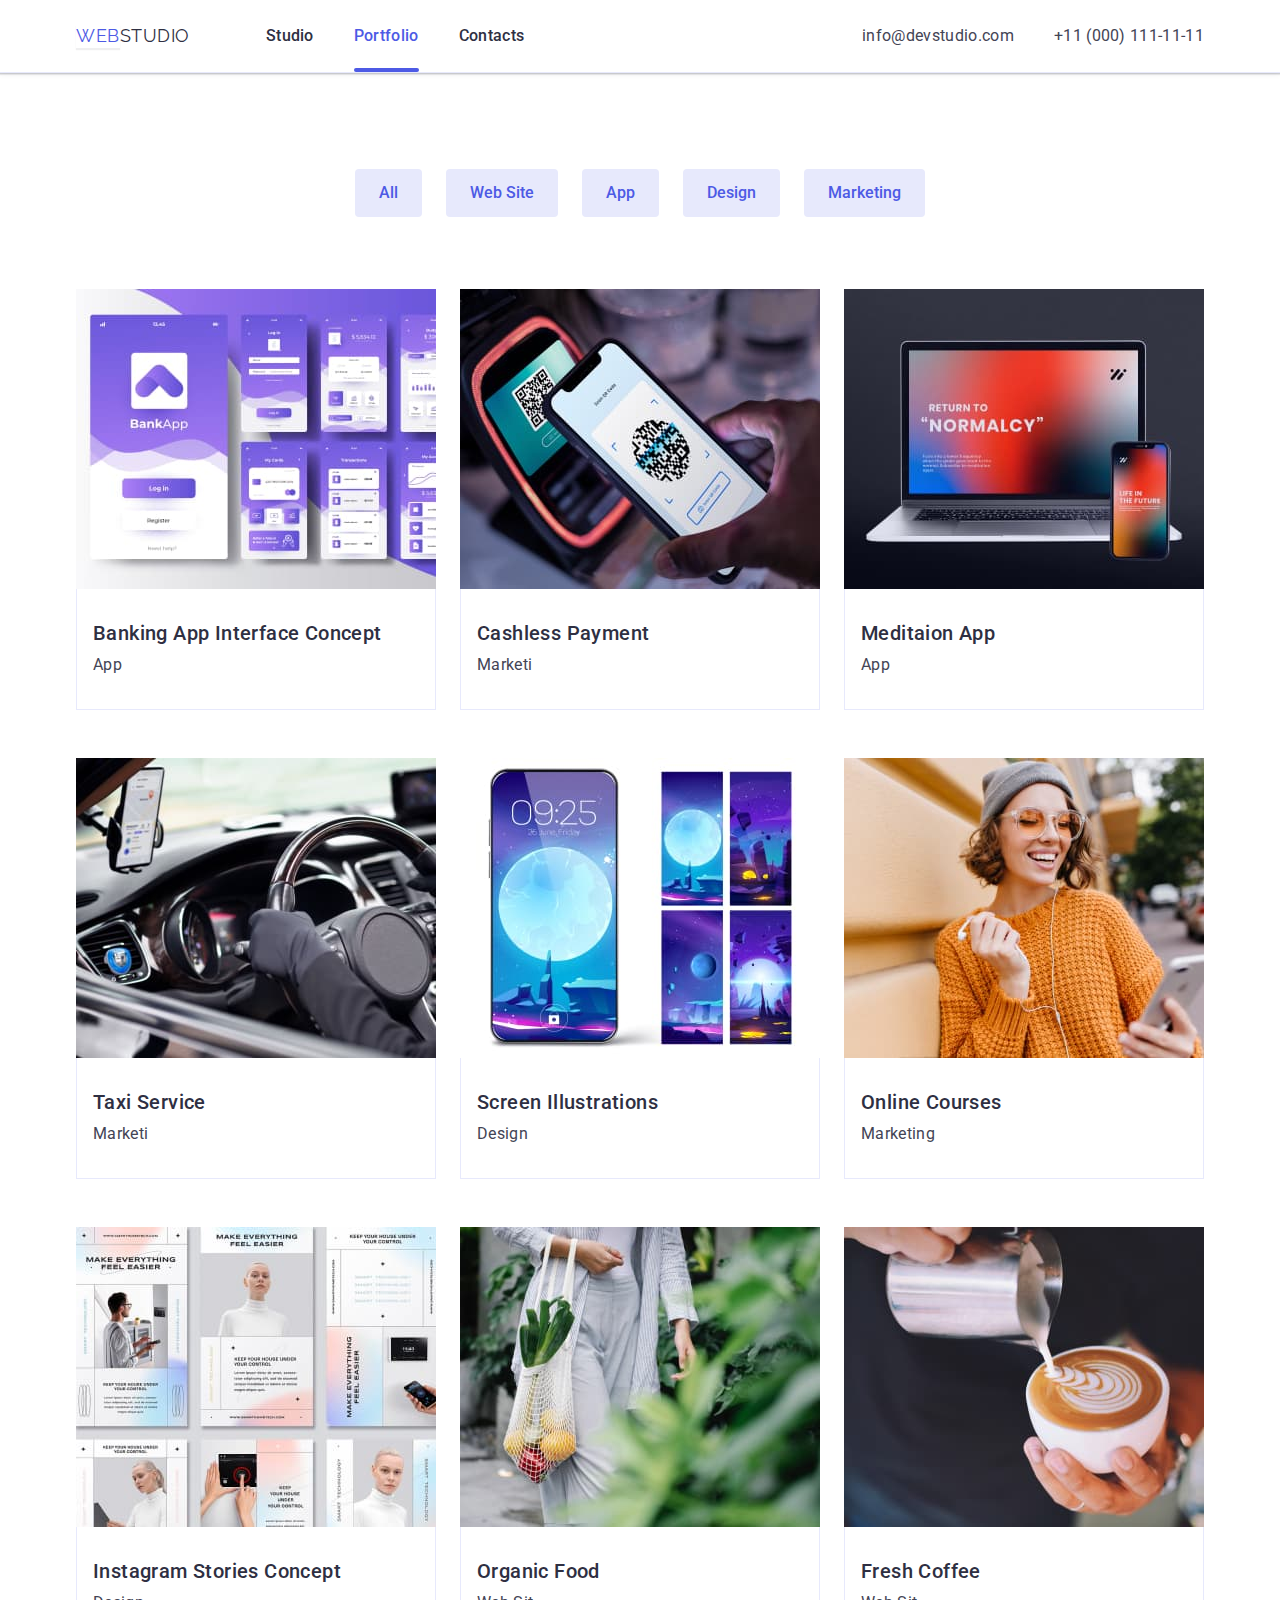
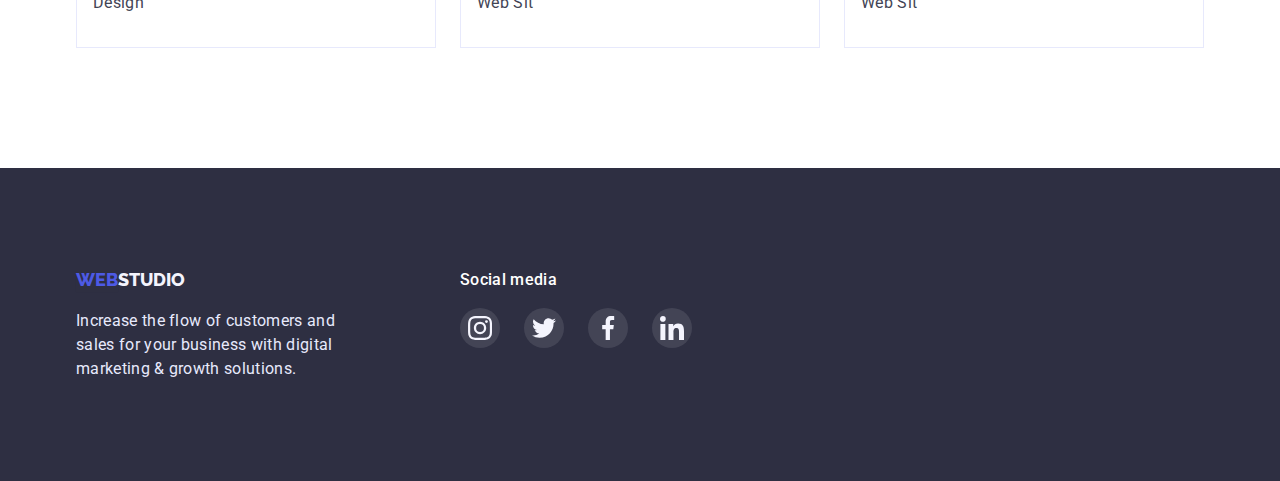
==== portfolio.html @ 1386ca4e "Initial commit" ====
<!DOCTYPE html>
<html lang="en">
  <head>
    <meta charset="UTF-8" />
    <meta http-equiv="X-UA-Compatible" content="IE=edge" />
    <meta name="viewport" content="width=device-width, initial-scale=1.0" />
    <title>Document</title>
    <link
      rel="stylesheet"
      href="https://cdn.jsdelivr.net/npm/modern-normalize@1.1.0/modern-normalize.min.css"
    />
    <link rel="stylesheet" href="./css/styles.css" />
    <link rel="preconnect" href="https://fonts.googleapis.com" />
    <link rel="preconnect" href="https://fonts.gstatic.com" crossorigin />
    <link
      href="https://fonts.googleapis.com/css2?family=Raleway:wght@800&family=Roboto:wght@400;500;700;900&display=swap"
      rel="stylesheet"
    />
  </head>
  <body>
    <header class="header-portfolio header">
      <div class="container main-nav">
        <a href="./index.html" class="logo"
          ><span class="logo-style">Web</span>Studio</a
        >

        <nav>
          <ul class="list site-nav">
            <li class="item">
              <a href="./index.html" class="nav-link">Studio</a>
            </li>
            <li class="item">
              <a href="./portfolio.html" class="nav-link active current"
                >Portfolio</a
              >
            </li>
            <li class="item">
              <a href="contacts" class="nav-link">Contacts</a>
            </li>
          </ul>
        </nav>
        <address class="contact-address">
          <ul class="list">
            <li class="address">
              <a href="mailto:info@devstudio.com" class="contact-link"
                >info@devstudio.com</a
              >
            </li>
            <li class="address">
              <a href="tel:+11000111-11-11" class="contact-link"
                >+11 (000) 111-11-11</a
              >
            </li>
          </ul>
        </address>
      </div>
    </header>

    <main>
      <section class="porfolio-section">
        <div class="container">
          <ul class="list portfolio-button">
            <li><button type="button" class="button-line">All</button></li>
            <li>
              <button type="button" class="button-line">Web Site</button>
            </li>
            <li><button type="button" class="button-line">App</button></li>
            <li><button type="button" class="button-line">Design</button></li>
            <li>
              <button type="button" class="button-line">Marketing</button>
            </li>
          </ul>

          <h1 class="visually-hidden">our works</h1>
          <ul class="list portfolio-list">
            <li class="portfolio-card">
              <a class="portfolio-card-nav" href="#">
                <div class="wrapper">
                  <img src="./images/img11.jpg" alt="snterface" width="360" />

                  <div class="overley">
                    <p class="overley-text">
                      14 Stylish and User-Friendly App Design Concepts · Task
                      Manager App · Calorie Tracker App · Exotic Fruit Ecommerce
                      App · Cloud Storage App
                    </p>
                  </div>
                </div>
                <div class="portfolio-border">
                  <h2 class="card-title">Banking App Interface Concept</h2>
                  <p class="card-text">App</p>
                </div>
              </a>
            </li>

            <li class="portfolio-card">
              <a class="portfolio-card-nav" href="#">
                <div class="wrapper">
                  <img src="./images/img12.jpg" alt="phone" width="360" />
                  <div class="overley">
                    <p class="overley-text">
                      14 Stylish and User-Friendly App Design Concepts · Task
                      Manager App · Calorie Tracker App · Exotic Fruit Ecommerce
                      App · Cloud Storage App
                    </p>
                  </div>
                </div>
                <div class="portfolio-border">
                  <h2 class="card-title">Cashless Payment</h2>
                  <p class="card-text">Marketi</p>
                </div>
              </a>
            </li>

            <li class="portfolio-card">
              <a class="portfolio-card-nav" href="#">
                <div class="wrapper">
                  <img
                    src="./images/img13.jpg"
                    alt="laptop and phone"
                    width="360"
                  />
                  <div class="overley">
                    <p class="overley-text">
                      14 Stylish and User-Friendly App Design Concepts · Task
                      Manager App · Calorie Tracker App · Exotic Fruit Ecommerce
                      App · Cloud Storage App
                    </p>
                  </div>
                </div>
                <div class="portfolio-border">
                  <h2 class="card-title">Meditaion App</h2>
                  <p class="card-text">App</p>
                </div>
              </a>
            </li>

            <li class="portfolio-card">
              <a class="portfolio-card-nav" href="#">
                <div class="wrapper">
                  <img
                    src="./images/img14.jpg"
                    alt="car steering wheel"
                    width="360"
                  />
                  <div class="overley">
                    <p class="overley-text">
                      14 Stylish and User-Friendly App Design Concepts · Task
                      Manager App · Calorie Tracker App · Exotic Fruit Ecommerce
                      App · Cloud Storage App
                    </p>
                  </div>
                </div>
                <div class="portfolio-border">
                  <h2 class="card-title">Taxi Service</h2>
                  <p class="card-text">Marketi</p>
                </div>
              </a>
            </li>

            <li class="portfolio-card">
              <a class="portfolio-card-nav" href="#">
                <div class="wrapper">
                  <img
                    src="./images/img15.jpg"
                    alt="smartphone display"
                    width="360"
                  />
                  <div class="overley">
                    <p class="overley-text">
                      14 Stylish and User-Friendly App Design Concepts · Task
                      Manager App · Calorie Tracker App · Exotic Fruit Ecommerce
                      App · Cloud Storage App
                    </p>
                  </div>
                </div>
                <div class="portfolio-border">
                  <h2 class="card-title">Screen Illustrations</h2>
                  <p class="card-text">Design</p>
                </div>
              </a>
            </li>

            <li class="portfolio-card">
              <a class="portfolio-card-nav" href="#">
                <div class="wrapper">
                  <img src="./images/img16.jpg" alt="girl" width="360" />
                  <div class="overley">
                    <p class="overley-text">
                      14 Stylish and User-Friendly App Design Concepts · Task
                      Manager App · Calorie Tracker App · Exotic Fruit Ecommerce
                      App · Cloud Storage App
                    </p>
                  </div>
                </div>
                <div class="portfolio-border">
                  <h2 class="card-title">Online Courses</h2>
                  <p class="card-text">Marketing</p>
                </div>
              </a>
            </li>

            <li class="portfolio-card">
              <a class="portfolio-card-nav" href="#">
                <div class="wrapper">
                  <img
                    src="./images/img17.jpg"
                    alt="interface app"
                    width="360"
                  />
                  <div class="overley">
                    <p class="overley-text">
                      14 Stylish and User-Friendly App Design Concepts · Task
                      Manager App · Calorie Tracker App · Exotic Fruit Ecommerce
                      App · Cloud Storage App
                    </p>
                  </div>
                </div>
                <div class="portfolio-border">
                  <h2 class="card-title">Instagram Stories Concept</h2>
                  <p class="card-text">Design</p>
                </div>
              </a>
            </li>

            <li class="portfolio-card">
              <a class="portfolio-card-nav" href="#">
                <div class="wrapper">
                  <img src="./images/img18.jpg" alt="people" width="360" />
                  <div class="overley">
                    <p class="overley-text">
                      14 Stylish and User-Friendly App Design Concepts · Task
                      Manager App · Calorie Tracker App · Exotic Fruit Ecommerce
                      App · Cloud Storage App
                    </p>
                  </div>
                </div>
                <div class="portfolio-border">
                  <h2 class="card-title">Organic Food</h2>
                  <p class="card-text">Web Sit</p>
                </div>
              </a>
            </li>

            <li class="portfolio-card">
              <a class="portfolio-card-nav" href="#">
                <div class="wrapper">
                  <img src="./images/img19.jpg" alt="coffe" width="360" />
                  <div class="overley">
                    <p class="overley-text">
                      14 Stylish and User-Friendly App Design Concepts · Task
                      Manager App · Calorie Tracker App · Exotic Fruit Ecommerce
                      App · Cloud Storage App
                    </p>
                  </div>
                </div>
                <div class="portfolio-border">
                  <h2 class="card-title">Fresh Coffee</h2>
                  <p class="card-text">Web Sit</p>
                </div>
              </a>
            </li>
          </ul>
        </div>
      </section>
    </main>

    <footer class="footer">
      <div class="container footer-conteiner">
        <div>
          <div class="footer-list">
            <a href="./index.html" class="logo-footer"
              ><span class="logo-style">WEB</span>STUDIO</a
            >
          </div>

          <p class="footer-text">
            Increase the flow of customers and sales for your business with
            digital marketing & growth solutions.
          </p>
        </div>

        <div class="footer-social">
          <h2 class="footer-media">Social media</h2>
          <ul class="socials">
            <li>
              <a href="" class="footer-socials-link">
                <svg class="footer-icon" width="24" height="24">
                  <use href="./images/icons.svg.svg#icon-instagramsvg"></use>
                </svg>
              </a>
            </li>
            <li>
              <a href="" class="footer-socials-link">
                <svg class="footer-icon" width="24" height="24">
                  <use href="./images/icons.svg.svg#icon-twittersvg"></use>
                </svg>
              </a>
            </li>
            <li>
              <a href="" class="footer-socials-link">
                <svg class="footer-icon" width="24" height="24">
                  <use href="./images/icons.svg.svg#icon-facebooksvg"></use>
                </svg>
              </a>
            </li>
            <li>
              <a href="" class="footer-socials-link">
                <svg class="footer-icon" width="24" height="24">
                  <use href="./images/icons.svg.svg#icon-linkedinsvg"></use>
                </svg>
              </a>
            </li>
          </ul>
        </div>
      </div>
    </footer>
  </body>
</html>
---- css/styles.css ----
/*primari-text SLATE
title-text  NAVYBLUE
accent  IRIS
 */
:root {
    --primary-text-color: #434455;
    --title-text-color: #2E2F42;
    --accent-color: #4D5AE5;
    --page-title-color: #FFFFFF;
    --logo-color: #F4F4FD;
    --footer-text-color: #E7E9FC;
    --button-background-color: #E7E9FC;
    --buttin-color: #404BBF;
    --background-index: #2E2F42B2;
    --logo-icons-color: #8E8F99;
    --background-icon-footer: #31D0AA;
} 


body {
    font-family: 'Roboto', sans-serif;
    color: var(--primary-text-color);
    font-size: 16px;
    background-color: var(--page-title-color);
}

h1,
h2,
h3,
h4,
h5,
h6,
p{  
    margin: 0;
}

ul,
ol{
    margin: 0;
    padding: 0;
}

img{
    display: block;
}

a{
    text-decoration: none;
    color: inherit;
}

button{
    padding: 0;
    border: 0;
    background-color: transparent;
    font: inherit;
    cursor: pointer;
}

.list{
    list-style: none;
    display: flex;
    margin-left: auto;
}

.porfolio-section{
    padding-top: 96px;
    padding-bottom: 120px;
}
.container{
    margin: 0 auto;
    padding: 0 15px;
    width: 1158px;
}
.logo {
    text-decoration: none;
    list-style-type: none;
    color: var(--title-text-color);
    text-transform: uppercase;
    font-family: 'Raleway', sans-serif;
    font-weight: 800px;
    font-size: 18px;
    line-height: 1.33;
    letter-spacing: 0.03em;
    display: flex;
    padding-top: 24px;
    padding-bottom: 24px;
}

.header{
    box-shadow: 0px 2px 1px rgba(46, 47, 66, 0.08), 0px 1px 1px rgba(46, 47, 66, 0.16), 0px 1px 6px rgba(46, 47, 66, 0.08);
}
.site-nav{
    display: flex;
    margin-left: 76px;
}
.main-nav{
    display: flex;
    align-items: center;
}

.header-portfolio{
    border-bottom: 1px solid var(--footer-text-color);

}
.site-nav .item {
    margin-right: 40px;
}
.site-nav .item:last-child{
    margin-right: 0;
    margin-left: 0;
}

.logo-style {
    color: var(--accent-color);
    box-shadow: 0px 1px 6px 0px #2E2F4214;
    
    box-shadow: 0px 1px 1px 0px #2E2F4229;
    
    box-shadow: 0px 2px 1px 0px #2E2F4214;
}

.nav-link {
    display: block;
    text-decoration: none;
    color: var(--title-text-color);
    font-weight: 500;
    line-height: 1.5;
    letter-spacing: 0.02em;
    padding-top: 24px;
    padding-bottom: 24px;
    transition: color 250ms cubic-bezier(0.4, 0, 0.2, 1);
}

.current{
    position: relative;
    color: var(--accent-color);
}

.current::after{
    content: "";
    position: absolute;
    bottom: 0;
    left: 0;
    width: 100%;
    height: 4px;
    background-color: var(--accent-color);
    border-radius: 2px;
}
.nav-link:hover, 
.nav-link:focus{
    color:var(--accent-color);
}

.active{
    color: var(--accent-color);
}

.contact-link {
    text-decoration: none;
    color: var(--primary-text-color);
    font-style: normal; 
    line-height: 1.5;
    letter-spacing: 0.02em;
    padding-top: 24px;
    padding-bottom: 24px;
    transition: color 250ms cubic-bezier(0.4, 0, 0.2, 1);
}

.contact-address{
    margin-left: auto;
}
.list .address+.address {
    margin-left: 40px;
}

.contact-link:hover,
.contact-link:focus {
    color: var(--accent-color);
}

.hiro {
    background-image: linear-gradient(rgba(46, 47, 66, 0.7),rgba(46, 47, 66, 0.7)),
     url(../images/people-office.jpg.jpg);
    background-size: 1440px;
    background-position: 50% 50%;
    background-size: cover;
    padding-top: 188px;
    padding-bottom: 188px;
    width: 1440px;
    margin: 0 auto;
}

.hiro-title{
    color: var(--page-title-color);
        font-size: 54px;
        line-height: 1.11;
        letter-spacing: 0.02em;
        padding-bottom: 48px;
        text-align: center;
}

.button {
    background-color: var(--accent-color);
    color: var(--page-title-color);
    font-weight: 500;
    top: 428px;
    border-radius: 4px;
    padding: 16px 32px;
    letter-spacing: 0.04em;
    min-width: 168px;
    margin-left: auto;
    margin-right: auto;
    display: block;
    transition: background 250ms cubic-bezier(0.4, 0, 0.2, 1);
}

.button:hover,
.button:focus{
    background-color: var(--buttin-color);

}
.visually-hidden{
    position: absolute;
    width: 1px;
    height: 1px;
    margin: -1px;
    border: 0;
    padding: 0;

    white-space: normal;
    clip-path: inset(100%);
    clip: rect(0 0 0 0);
    overflow: hidden;
}

.we-doing{
    padding-top: 120px;
    padding-bottom: 120px;
}

.section-title{
    font-size: 36px;
    line-height: 1.11;
    letter-spacing: 0.02em;
    padding-left: 403px;
    padding-right: 402px;
    padding-bottom: 72px;
}

.about_item{
    margin-left: 24px;
}

.about_item:first-child{
    margin-left: 0;
}

.about-img{
    max-width: 100%;
    height: auto;
}

.picture-icon{
    background: var(--logo-color);
    display: flex;
    justify-content: center;
    padding-top: 24px;
    padding-bottom: 24px;
    border-radius: 4px;
    margin-bottom: 8px;
}

.future-title{
font-weight: 500;
color: var(--primary-text-color);
font-size: 20px;
line-height: 1.2;
letter-spacing: 0.02em;
padding-bottom: 8px;
}

.ours-strategy{
    padding-top: 120px;
}

.container-text{
    margin-left: 24px;
    width: 264px;
}
.container-text:first-child{
    margin-left: 0;
}
.future-text{
    line-height: 1.5;
    letter-spacing: 0.02em;
}


.our-team{
    background-color: var(--logo-color);
    padding-bottom: 120px;
    padding-top: 120px;
}

.our-team-title{
    font-size: 36px;
    line-height: 1.11;
    letter-spacing: 0.02em;
    padding-bottom: 72px;
    text-align: center;
}
.card_name{
color: var(--title-text-color);
font-weight: 500;
font-size: 20px;
line-height: 1.2;
letter-spacing: 0.02em;
margin-bottom: 8px;
text-align: center;
}

.socials{
    display: flex;
    justify-content: center;
    gap: 24px;
    list-style-type: none;
}
.card-icon{
    color: var(--logo-color);
}

.socials-link{
    display: flex;
    width: 40px;
    height: 40px;
    padding: 12px;
    background-color: var(--accent-color);
    border-radius: 50%;
    align-items: center;
    justify-content: center;
    fill: var(--logo-color);
    transition: background 250ms cubic-bezier(0.4, 0, 0.2, 1);
}

.socials-link:hover,
.socials-link:focus{
    background-color: var(--buttin-color);
}
.content{
    background-color: var(--page-title-color);
    margin-left: 24px;
    border-radius: 0px 0px 4px 4px;
    max-width: 264px;
    box-shadow: 0px 1px 6px rgba(46, 47, 66, 0.08), 0px 1px 1px rgba(46, 47, 66, 0.16), 0px 2px 1px rgba(46, 47, 66, 0.08);
    border-radius: 0px 0px 4px 4px;
}
.content:first-child{
    margin-left: 0;
}

.content-text{
    padding: 32px 16px;
}
.card_prof{
    line-height: 1.5;
    letter-spacing: 0.02em;
    text-align: center;
    margin-bottom: 32px;
}

.customers{
    padding-top: 120px;
    padding-bottom: 120px;
}

.customers-link{
    list-style-type: none;
    display: flex;
    gap: 24px;
    justify-content: center;
}

.customers-nav{
    display: block;
    border: 1px solid var(--logo-icons-color);
        border-radius: 4px;
        padding: 16px 32px;
        fill: var(--logo-icons-color);
        transition: border 250ms cubic-bezier(0.4, 0, 0.2, 1);
}

.customers-icon{
    transition: fill 250ms cubic-bezier(0.4, 0, 0.2, 1);
}


.customers-nav:hover,
.customers-nav:focus{
    border: 1px solid var(--buttin-color);
}

.customers-nav:hover .customers-icon,
.customers-nav:focus .customers-icon{
    fill: var(--buttin-color);
}

.footer{
    background-color: var(--title-text-color);
    padding-top: 100px;
    padding-bottom: 100px;

}

.logo-footer{
    color: var(--logo-color);
    font-style: normal;
    text-decoration: none;
    list-style: none;
    text-transform: uppercase;
    font-family: 'Raleway', sans-serif;
    font-weight: 800;
    font-size: 18px;
    line-height: 1.33;
   
}

.footer-list{
    margin-bottom: 17.5px;
}
.footer-text{
    color: var(--footer-text-color);
    line-height: 1.5;
    letter-spacing: 0.02em;
    max-width: 264px;
}

.button-line{
    background-color: var(--button-background-color);
    color: var(--accent-color);
    font-style: normal;
    font-weight: 500;
    font-size: 16px;
    line-height: 1.5;
    padding: 12px 24px; 
    gap: 24px;
    border-radius: 4px;
    cursor: pointer;
    transition: color 250ms cubic-bezier(0.4, 0, 0.2, 1),
    background 250ms cubic-bezier(0.4, 0, 0.2, 1),
    box-shadow 250ms cubic-bezier(0.4, 0, 0.2, 1);
}

.portfolio-button{
   margin-bottom: 72px;
   display: flex;
   justify-content: center;
   gap: 24px;  
}
.button-line:hover,
.button-line:focus{
    color: var(--footer-text-color);
    background-color: var(--buttin-color);
    box-shadow: 0px 4px 4px 0px #00000040;
}

.card-title{
    color: var(--title-text-color);
    font-weight: 500;
    font-size: 20px;
    line-height: 1.2;
    letter-spacing: 0.02em;
    margin-bottom: 8px;
    }

.card-text{
    line-height: 1.5;
    letter-spacing: 0.02em;
}

.wrapper{
    position: relative;
    overflow: hidden;
}

.overley{
    position: absolute;
    top: 0%;
    width: 100%;
    transform: translateY(100%);
    height: 100%;
    background-color: var(--accent-color);
    transition: transform 250ms linear;
}

.overley-text{
    color: var(--logo-color);
    font-weight: 400;
    line-height: 1.5;
    letter-spacing: 0.02em;
    padding: 40px 32px;
}

.portfolio-card-nav{
    display: block;
    outline: transparent;
}

.portfolio-card{
    display: block;
}

.portfolio-card:hover,
.portfolio-card:focus{
    box-shadow: 0px 1px 6px rgba(46, 47, 66, 0.08), 0px 1px 1px rgba(46, 47, 66, 0.16), 0px 2px 1px rgba(46, 47, 66, 0.08);
    transition-duration: 250ms;
}

.portfolio-card-nav:hover .overley,
.portfolio-card-nav:focus .overley{
   transform: translateY(0);
}

.portfolio-list{
    display: flex;
    flex-wrap: wrap;
    gap: 48px 24px;
}

.portfolio-border{
    padding-left: 16px;
    padding-bottom: 32px;
    padding-top: 32px;
    border-bottom: 1px solid var(--footer-text-color);
    border-right: 1px solid var(--footer-text-color);
    border-left: 1px solid var(--footer-text-color);
}

.portfolio-card:nth-child(3n + 1){
    margin-left: 0px;
}

.porfolio-card-nav{
    display: block;
}

.portfolio-card-nav:hover,
.portfolio-card-nav:focus {
    box-shadow: 0px 1px 6px rgba(46, 47, 66, 0.08);
}

.porfolio{
border-bottom: 1px solid var(--footer-text-color);}

.footer-conteiner{
    display: flex;
}

.footer-social{
    margin-left: 120px;
}

.footer-media{
        font-weight: 500;
        font-size: 16px;
        line-height: 1.5;
        letter-spacing: 0.02em;
        color: var(--page-title-color);
        margin-bottom: 16px;
}

.footer-socials-link{
    display: flex;
        width: 40px;
        height: 40px;
        padding: 8px;
        background-color: var(--primary-text-color);
        border-radius: 50%;
        align-items: center;
        justify-content: center;
        fill: var(--logo-color);
        transition: background 250ms cubic-bezier(0.4, 0, 0.2, 1);
}

.footer-socials-link:hover,
.footer-socials-link:focus{
    background-color: var(--background-icon-footer);
}

/* Modal windoow*/
.backdrop{ 
    position: fixed;
    top: 0;
    left: 0;
    width: 100%;
    height: 100%;
    background-color: rgba(46, 47, 66, 0.4);
}

.backdrop.is-hidden {
    opacity: o;
    visibility: hidden;
    pointer-events: none;
}
.modal{
    position: absolute;
    top: 46%;
    left: 27%;
    transform: translateX(50%) translateY(-50%);
   width: 408px;
   height: 576px;

   padding: 30px;

    background-color: var(--page-title-color);
    box-shadow: 0px 1px 1px rgba(0, 0, 0, 0.14), 
    0px 1px 3px rgba(0, 0, 0, 0.12), 
    0px 2px 1px rgba(0, 0, 0, 0.2);
    border-radius: 4px;
    transition: opacity(250ms ease-in) 250ms, (250ms ease-in);
}

    .backdrop.is-hidden .modal{
    opacity: 0;
}

.modal-btn{
    position: absolute;
    top: 0;
    right: 0;
    transform: translateX(-50%) translateY(50%);
    display: flex;
    align-items: center;
    justify-content: center;
    width: 24px;
    height: 24px;

    background-color: var(--button-background-color);
    border-radius: 50%;
    transition: background 250ms cubic-bezier(0.4, 0, 0.2, 1),
    color 250ms cubic-bezier(0.4, 0, 0.2, 1);
}

.modal-btn:hover,
.modal-btn:focus{
    background-color: var(--buttin-color);
}


.modal-icon{
    position: absolute;
    top: 0;
    right: 0;
    transform: translateX(-100%) translateY(100%);
}

.modal-btn:hover .modal-icon,
.modal-btn:focus .modal-icon{
    fill: var(--page-title-color);
}
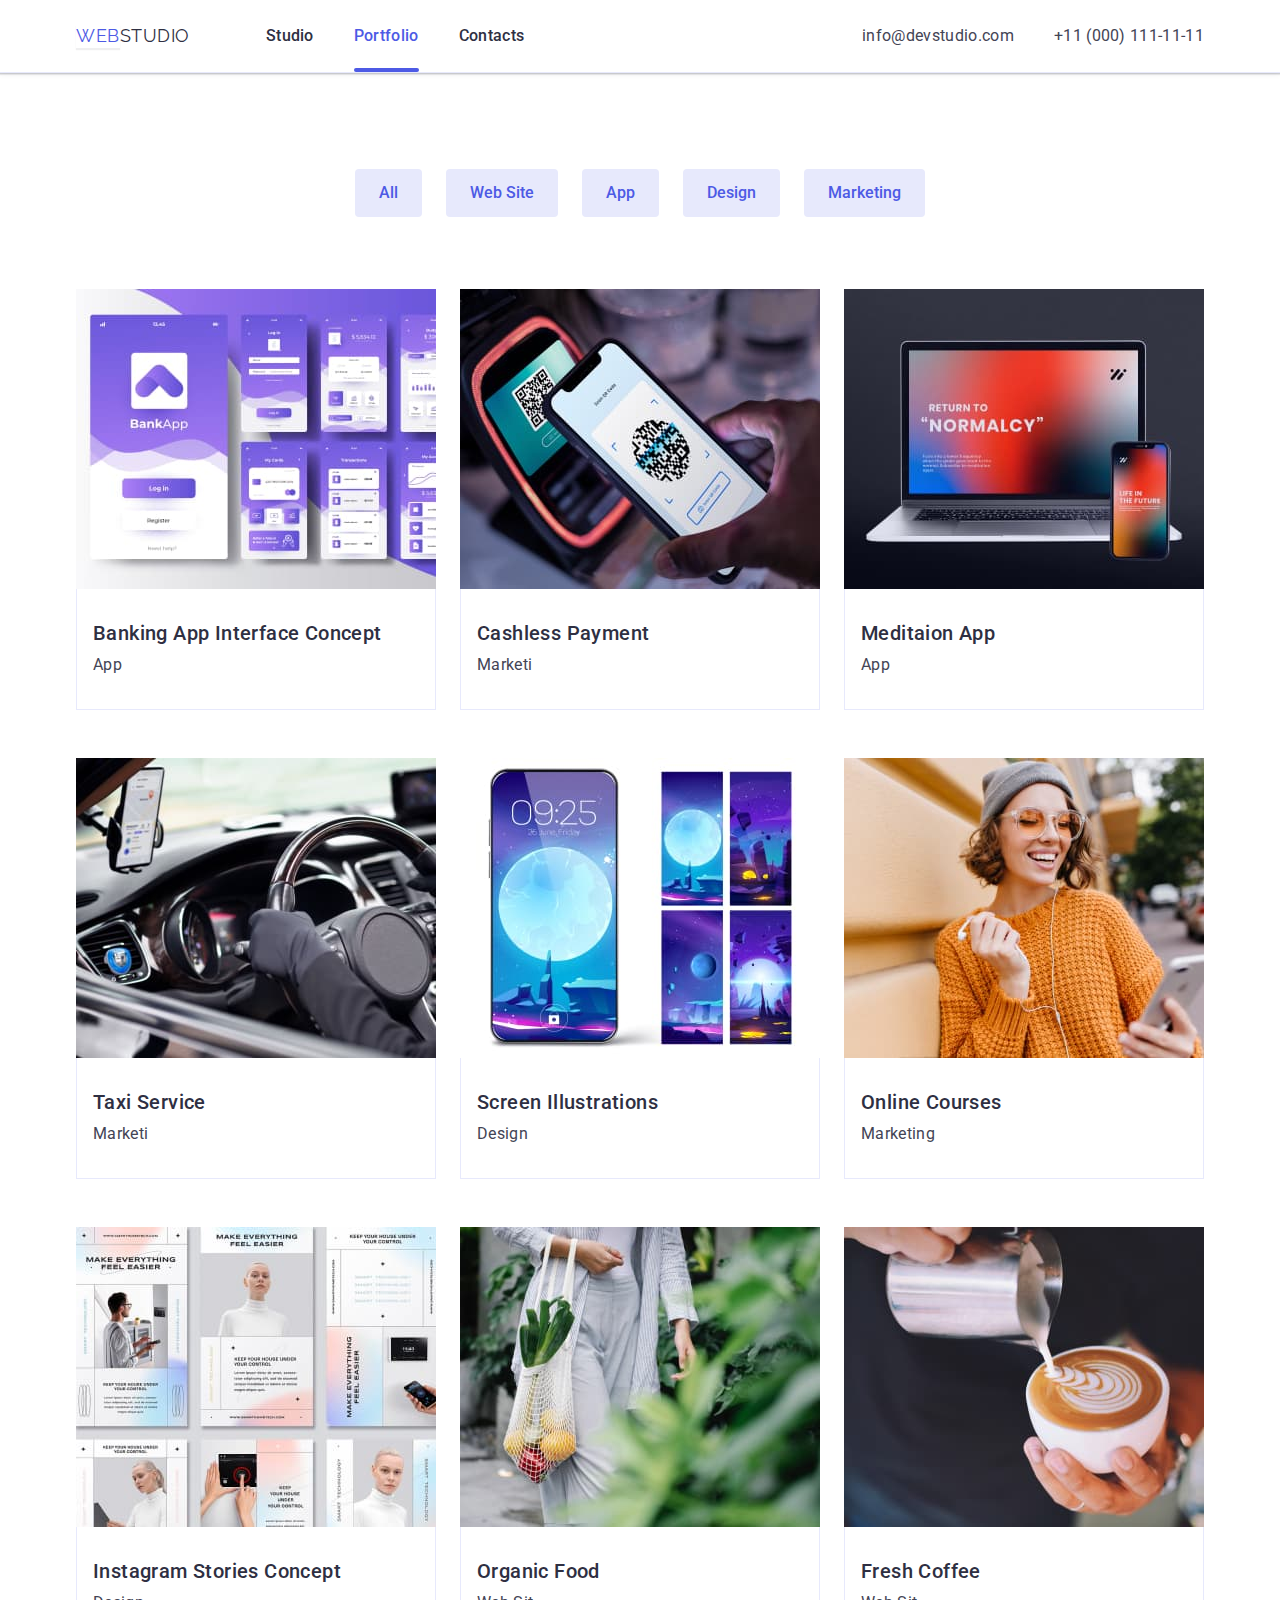
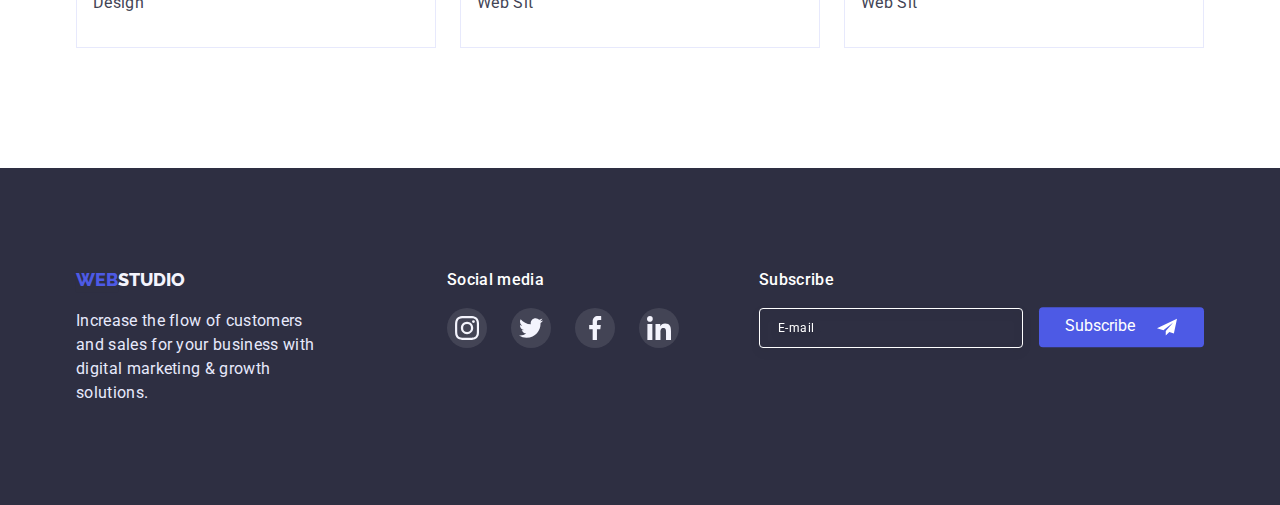
==== commit ec504733: "1" ====
--- a/portfolio.html
+++ b/portfolio.html
@@ -284,34 +284,58 @@
           <h2 class="footer-media">Social media</h2>
           <ul class="socials">
             <li>
-              <a href="" class="footer-socials-link">
+              <a href="#" class="footer-socials-link">
                 <svg class="footer-icon" width="24" height="24">
                   <use href="./images/icons.svg.svg#icon-instagramsvg"></use>
                 </svg>
               </a>
             </li>
             <li>
-              <a href="" class="footer-socials-link">
+              <a href="#" class="footer-socials-link">
                 <svg class="footer-icon" width="24" height="24">
                   <use href="./images/icons.svg.svg#icon-twittersvg"></use>
                 </svg>
               </a>
             </li>
             <li>
-              <a href="" class="footer-socials-link">
+              <a href="#" class="footer-socials-link">
                 <svg class="footer-icon" width="24" height="24">
                   <use href="./images/icons.svg.svg#icon-facebooksvg"></use>
                 </svg>
               </a>
             </li>
             <li>
-              <a href="" class="footer-socials-link">
+              <a href="#" class="footer-socials-link">
                 <svg class="footer-icon" width="24" height="24">
                   <use href="./images/icons.svg.svg#icon-linkedinsvg"></use>
                 </svg>
               </a>
             </li>
           </ul>
+        </div>
+
+        <div class="footer-form">
+          <div class="footer-form-email">
+            <strong class="footer-form-cta">Subscribe </strong>
+          <form class="footer-form-line" name="contact_form">
+           
+              <input
+                class="footer-form-field"
+                type="email"
+                id="user_e-mail"
+                placeholder="E-mail"
+              />
+          </form>
+
+            </div>
+              <button class="footer-form-btn" type="sumbit">
+                Subscribe
+                <svg class="subscribe-icon" width="24" height="20">
+                  <use href="./images/icons.svg.svg#icon-framesvg"></use>
+                </svg>
+              </button>
+            </div>
+          
         </div>
       </div>
     </footer>
--- a/css/styles.css
+++ b/css/styles.css
@@ -657,4 +657,179 @@
 .modal-btn:hover .modal-icon,
 .modal-btn:focus .modal-icon{
     fill: var(--page-title-color);
-}+}
+
+.modal-cta{
+    display: block;
+        font-style: normal;
+        font-weight: 500;
+        line-height: 1.5;
+        text-align: center;
+        letter-spacing: 0.02em;
+        margin-top: 24px;
+        margin-bottom: 16px;
+}
+
+.modal-form-label{
+    color: var(--logo-icons-color);
+    display: block;
+    font-size: 12px;
+    line-height: 14px;
+        letter-spacing: 0.01em;
+        margin-bottom: 4px;
+        margin-top: 8px;
+}
+
+.modal-form-group{
+    position: relative;
+}
+
+.modal-form-field{
+    width: 100%;
+    height: 40px;
+    padding: 11px 38px;
+    border-radius: 4px;
+    border: 1px solid var(--title-text-color);
+    outline: 2px solid transparent;
+    outline-offset: -1px;
+    transition: outline-color 250ms cubic-bezier(0.4, 0, 0.2, 1);
+}
+
+.modal-form-field:focus {
+    outline-color: var(--accent-color);
+}
+
+.modal-form-icon{
+    position: absolute;
+    top: 50%;
+    left: 19px;
+    transform: translateY(-50%);
+    transition: fill 250ms cubic-bezier(0.4, 0, 0.2, 1);
+}
+
+.modal-form-field:focus + .modal-form-icon{
+    fill: var(--accent-color);
+}
+
+.modal-form-message{
+    display: block;
+    resize: none;
+    width: 100%;
+    height: 120px;
+    font-size: 12px;
+    line-height: 1.17;
+
+    border-radius: 4px;
+    border: 1px solid var(--title-text-color);
+    outline: 2px solid transparent;
+    outline-offset: -1px;
+    transition: outline-color 250ms cubic-bezier(0.4, 0, 0.2, 1);
+
+    padding: 8px 16px;
+
+}
+
+.modal-form-message:focus {
+    outline-color: var(--accent-color);
+}
+
+.modal-form-message::placeholder{
+    color: rgba(46, 47, 66, 0.4);
+}
+
+.modal-form-checkbox{
+    display: block;
+    width: 16px;
+    height: 16px;
+    cursor: pointer;
+    border: 1px solid #2E2F42;
+    border-radius: 2px;
+    transition: background-color 2500ms cubic-bezier(0.4, 0, 0.2, 1);
+}
+
+.modal-form-checkbox:checked{
+    background-color: var(--accent-color);
+}
+
+.modal-form-agreement{
+    display: flex;
+    margin-top: 16px;
+}
+
+.modal-form-agreement-text {
+    font-size: 14px;
+    user-select: none;
+    margin: 0 auto;
+}
+
+.modal-form-agreement-link {
+    color: var(--accent-color);
+    text-decoration: underline;
+}
+
+.modal-form-btn {
+    display: block;
+    margin: 24px auto;
+    padding: 16px 32px;
+    color: var(--page-title-color);
+    background-color: var(--accent-color);
+    box-shadow: 0px 4px 4px rgba(0, 0, 0, 0.15);
+    border-radius: 4px;
+    min-width: 200px;
+}
+
+.footer-form{
+    margin-left: 80px;
+    display: flex;
+    gap: 16px;
+}
+
+.footer-form-email{
+    display: block;
+}
+
+.footer-form-btn{
+    background-color: var(--accent-color);
+    border-radius: 4px;
+    height: 40px;
+    width: 165px;
+    padding: 8px 24px;
+    color: var(--page-title-color);
+    vertical-align: middle;
+    transform: translateY(98%);
+}
+
+.subscribe-icon{
+    fill: var(--page-title-color);
+    margin-left: 16px;
+    vertical-align: middle;
+}
+
+.footer-form-cta{
+    font-weight: 500;
+    line-height: 1.5;
+    letter-spacing: 0.02em;
+    color: var(--page-title-color);
+}
+
+.footer-form-field{
+    font-family: 'Roboto',sans-serif ;
+    font-size: 12px;
+    border: 1px solid #FFFFFF;
+    filter: drop-shadow(0px 4px 4px rgba(0, 0, 0, 0.15));
+    border-radius: 4px;
+    background-color: transparent;
+    height: 40px;
+    width: 264px;
+}
+
+.footer-form-field::placeholder{
+    align-items: center;
+    letter-spacing: 0.04em;
+    color: var(--page-title-color);
+    padding: 8px 16px;
+}
+
+.footer-form-line{
+    margin-top: 16px;
+}
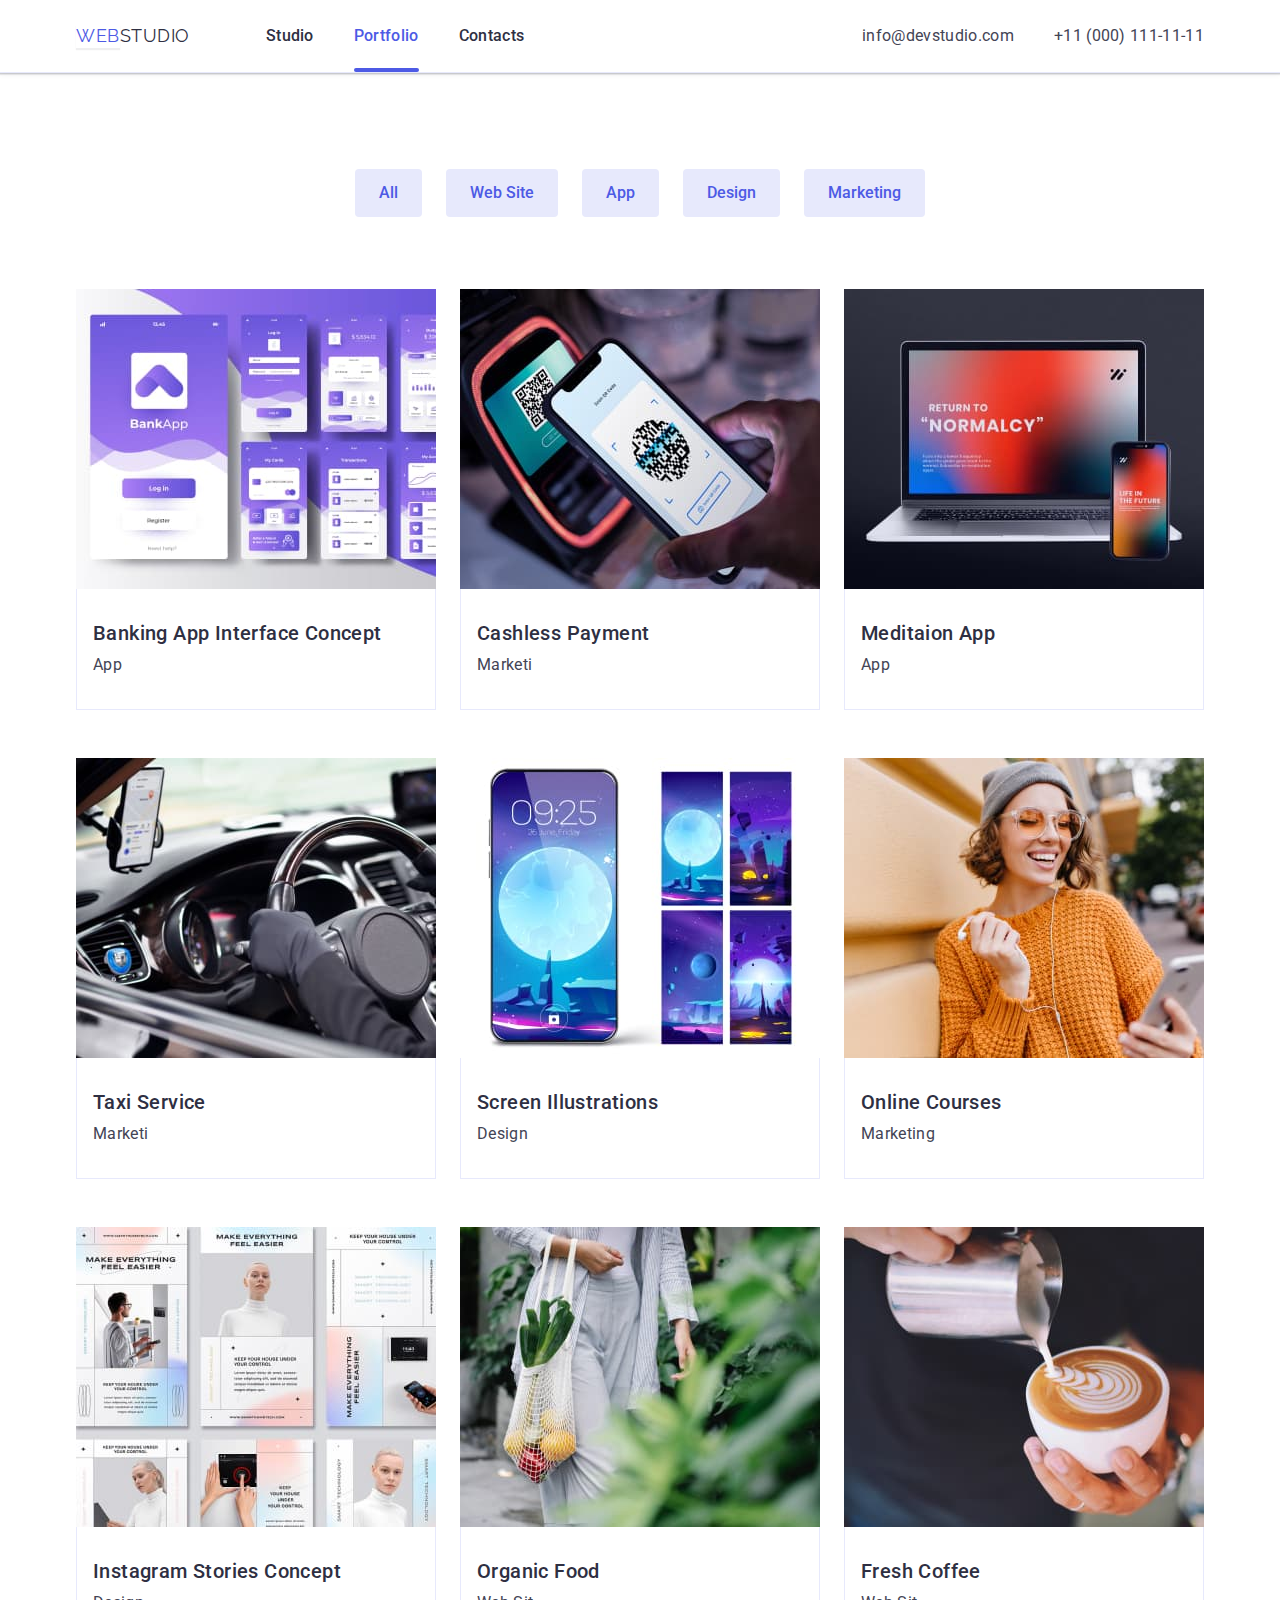
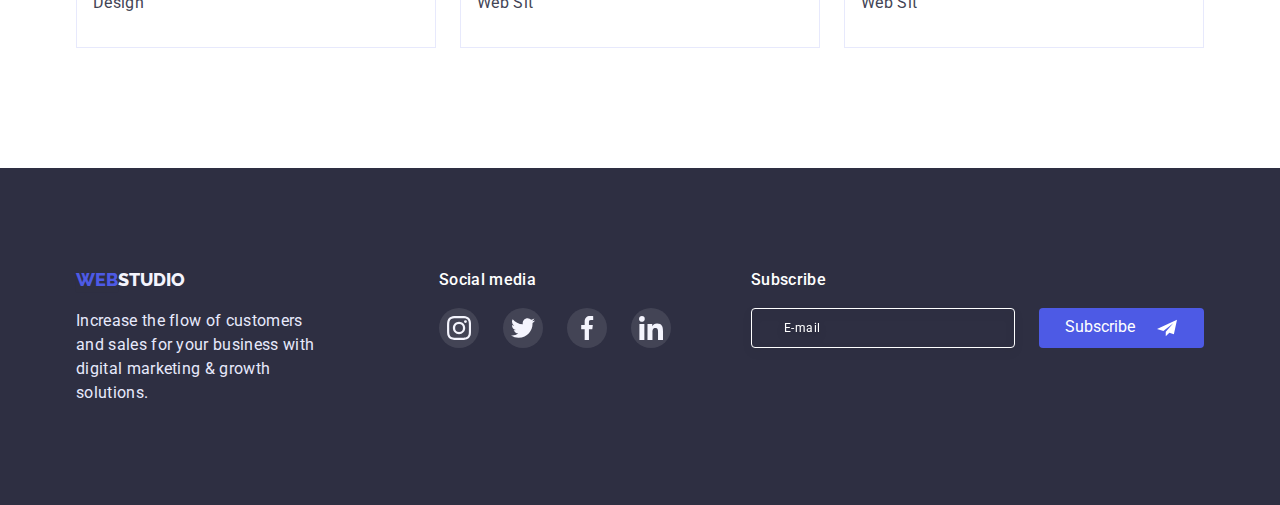
==== commit b7982377: "2" ====
--- a/portfolio.html
+++ b/portfolio.html
@@ -315,26 +315,25 @@
         </div>
 
         <div class="footer-form">
-          <div class="footer-form-email">
-            <strong class="footer-form-cta">Subscribe </strong>
+          <strong class="footer-form-cta">Subscribe </strong>
           <form class="footer-form-line" name="contact_form">
-           
+            <div class="footer-form-email">
               <input
                 class="footer-form-field"
-                type="email"
+                type="text"
                 id="user_e-mail"
                 placeholder="E-mail"
               />
-          </form>
-
-            </div>
-              <button class="footer-form-btn" type="sumbit">
+
+              <button class="footer-form-btn" type="submit">
                 Subscribe
                 <svg class="subscribe-icon" width="24" height="20">
                   <use href="./images/icons.svg.svg#icon-framesvg"></use>
                 </svg>
               </button>
             </div>
+          </form>
+        </div>
           
         </div>
       </div>
--- a/css/styles.css
+++ b/css/styles.css
@@ -604,11 +604,10 @@
 }
 .modal{
     position: absolute;
-    top: 46%;
-    left: 27%;
-    transform: translateX(50%) translateY(-50%);
+    top: 50%;
+    left: 50%;
+    transform: translateX(-50%) translateY(-50%);
    width: 408px;
-   height: 576px;
 
    padding: 30px;
 
@@ -617,7 +616,7 @@
     0px 1px 3px rgba(0, 0, 0, 0.12), 
     0px 2px 1px rgba(0, 0, 0, 0.2);
     border-radius: 4px;
-    transition: opacity(250ms ease-in) 250ms, (250ms ease-in);
+    transition: all 250ms cubic-bezier(0.4, 0, 0.2, 1);
 }
 
     .backdrop.is-hidden .modal{
@@ -644,6 +643,7 @@
 .modal-btn:hover,
 .modal-btn:focus{
     background-color: var(--buttin-color);
+            
 }
 
 
@@ -675,9 +675,9 @@
     display: block;
     font-size: 12px;
     line-height: 14px;
-        letter-spacing: 0.01em;
-        margin-bottom: 4px;
-        margin-top: 8px;
+    letter-spacing: 0.01em;
+    margin-bottom: 4px;
+    margin-top: 8px;
 }
 
 .modal-form-group{
@@ -688,8 +688,8 @@
     width: 100%;
     height: 40px;
     padding: 11px 38px;
+    border: 1px solid rgba(46, 47, 66, 0.4);
     border-radius: 4px;
-    border: 1px solid var(--title-text-color);
     outline: 2px solid transparent;
     outline-offset: -1px;
     transition: outline-color 250ms cubic-bezier(0.4, 0, 0.2, 1);
@@ -753,7 +753,11 @@
 
 .modal-form-agreement{
     display: flex;
+    align-items: center;
     margin-top: 16px;
+    margin-bottom: 16px;
+    gap: 8px;
+
 }
 
 .modal-form-agreement-text {
@@ -769,23 +773,48 @@
 
 .modal-form-btn {
     display: block;
-    margin: 24px auto;
+    margin: 0 auto;
     padding: 16px 32px;
     color: var(--page-title-color);
     background-color: var(--accent-color);
     box-shadow: 0px 4px 4px rgba(0, 0, 0, 0.15);
     border-radius: 4px;
     min-width: 200px;
+    transition: background-color 250ms cubic-bezier(0.4, 0, 0.2, 1);
+}
+
+.modal-form-btn:hover,
+.modal-form-btn:focus{
+    background-color: var(--buttin-color);
+    transition: background-color 250ms cubic-bezier(0.4, 0, 0.2, 1);
+}
+
+.modal-form-checkbox:checked + 
+.modal-form-custom-checkbox > .checked {
+    opacity: 1;
+}
+
+.checked{
+    fill: var(--buttin-color);
+    opacity: 0;
+}
+
+.modal-form-checkbox:checked+
+.modal-form-custom-checkbox>.unchecked {
+    opacity: 0;
+}
+.unchecked{
+    opacity: 1;
+    transition: background-color 250ms cubic-bezier(0.4, 0, 0.2, 1);
 }
 
 .footer-form{
     margin-left: 80px;
-    display: flex;
     gap: 16px;
 }
 
 .footer-form-email{
-    display: block;
+    display: flex;
 }
 
 .footer-form-btn{
@@ -794,9 +823,14 @@
     height: 40px;
     width: 165px;
     padding: 8px 24px;
+    margin-left: 24px;
     color: var(--page-title-color);
     vertical-align: middle;
-    transform: translateY(98%);
+    transition: background-color 250ms cubic-bezier(0.4, 0, 0.2, 1);
+}
+.footer-form-btn:hover,
+.footer-form-btn:focus {
+    background-color: var(--buttin-color);
 }
 
 .subscribe-icon{
@@ -820,7 +854,9 @@
     border-radius: 4px;
     background-color: transparent;
     height: 40px;
+    color: var(--footer-text-color);
     width: 264px;
+    padding-left: 16px;
 }
 
 .footer-form-field::placeholder{
